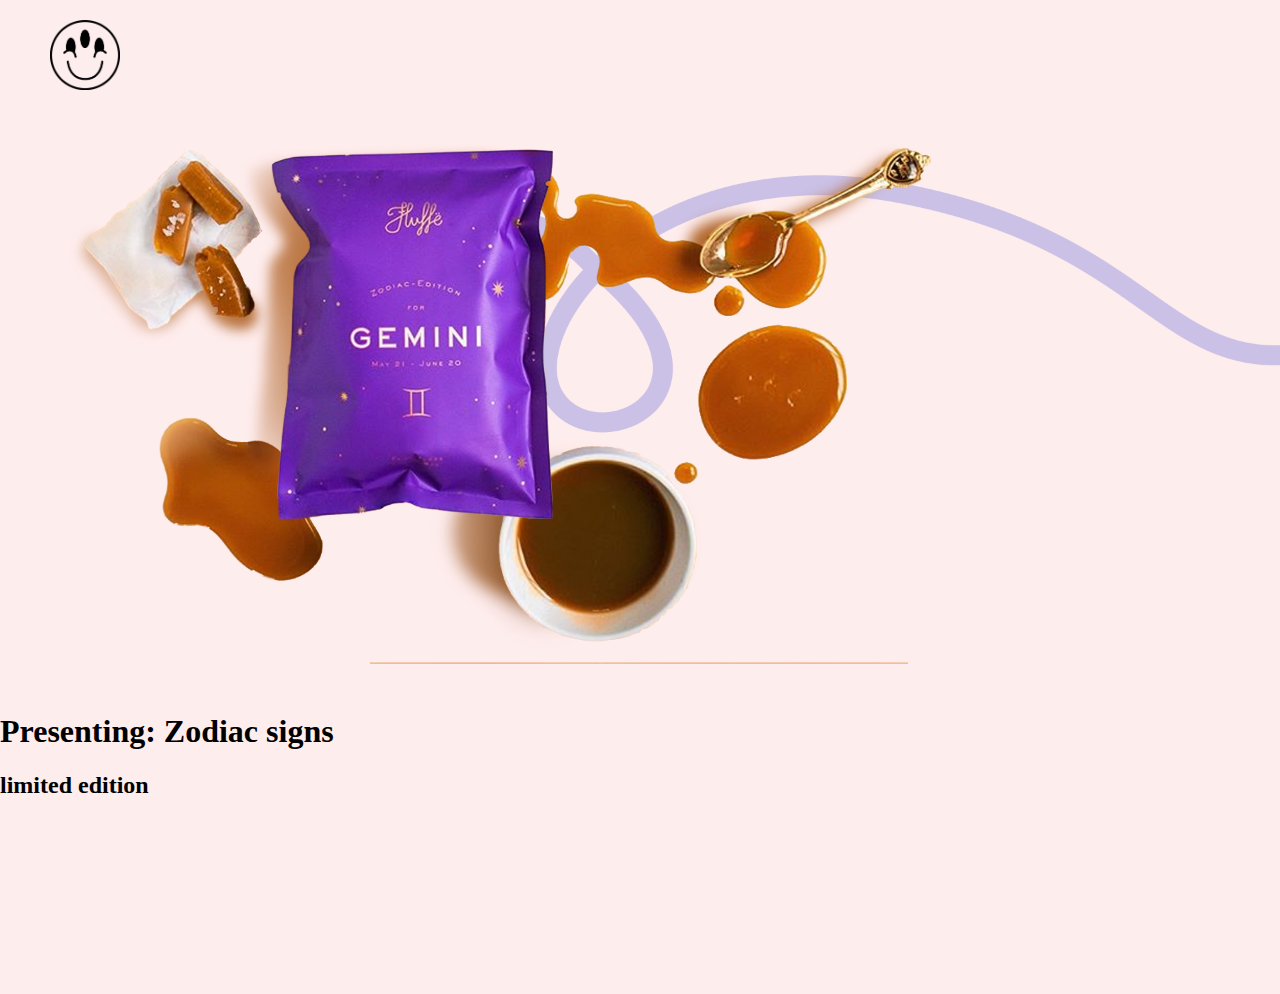
==== fluffe/index.html @ f03d830b "Initial commit" ====
<!DOCTYPE html>

<html lang="en">
<head>
  <meta charset="UTF-8">

  <title>Project Two</title>
  <link rel="stylesheet" href="stylefluffe.css">

</head>

<body>

<img class="logover1" src="img/home_fluffe/logo1.png"/>

  <main class="outer-wrapper">
    <div class="wrapper">
      <div class="slide one">
        <div class="group1">
        <img class="img1b" src="img/home_fluffe/1_b.png"/>
        <img class="img1d" src="img/home_fluffe/1_d.png"/>
        <img class="img1a" src="img/home_fluffe/1_a.png"/>
        <img class="img1c" src="img/home_fluffe/1_c.png"/>
        <img class="img1e" src="img/home_fluffe/linebg1.png"/>

        <h1>Presenting: Zodiac signs</h1>
<h2>limited edition</h2>
   </div>
</div>


      <div class="slide two">
  <div class="group1">
      <img class="img1f" src="img/home_fluffe/linebg2.png"/>
    <img class="img3a" src="img/home_fluffe/3_a.png"/>
    <img class="img3b" src="img/home_fluffe/3_b.png"/>
    <img class="img3c" src="img/home_fluffe/3_c.png"/>

      </div>
    </div>



      <div class="slide three">
        <div class="group1">
          <img class="img2b" src="img/home_fluffe/2_b.png"/>
          <img class="img2d" src="img/home_fluffe/2_d.png"/>
          <img class="img2a" src="img/home_fluffe/2_a.png"/>
          <img class="img1g" src="img/home_fluffe/linebg3.png"/>
      </div>
    </div>

    </div>
  </main>





</body>
---- fluffe/stylefluffe.css ----
body {
  margin: 0;
  padding: 0;
  background: #FEEDED;

  }

.logover1{
  width: 70px;
padding: 20px 0px 0px 50px;
}

.slide {
  width: 100vw;
  height: 100vh;
}

.wrapper {
  display: flex;
  flex-direction: row;
  width: 300vw;
  transform: rotate(90deg) translateY(-100vh);
  transform-origin: top left;
}
.one {
  background: #FEEDED;
}
.two {
  background: #FEEDED;
}
.three {
  background: #FEEDED;
}


.outer-wrapper{
  width: 100vh;
    height: 100vw;
    transform: rotate(-90deg) translateX(-100vh);
    transform-origin: top left;
    overflow-y: scroll;
    overflow-x: hidden;
    position: absolute;
    scrollbar-width: none;
  -ms-overflow-style: none;
}

::-webkit-scrollbar {
  display:none;

}

.img1b{
  width: 28%;
  position: relative;
  margin-left: 40px;
  z-index: 1;
}

.img1a{
  width: 40%;
position: relative;
margin: 0px 0px 290px -140px;
z-index: 1;
}

.img1d{
  width: 30%;
    margin: 0px 0px 80px -200px;
    position: relative;
    z-index: 2;
    -webkit-animation: action 1s infinite  alternate;
       animation: action 1s infinite  alternate;
}


.img1c{
  margin: -380px 0px 0px 370px;
width: 42%;
z-index: 1;
}

.img1e{
      margin-top: -700px;
  width: 100%;
margin-left: 0px;

}

.img1f{
      margin-top: -126px;
  width: 100%;
margin-left: 0px;

}

.img1g{
      margin-top: -126px;
  width: 100%;
margin-left: 0px;

}

.img3a{
  width: 44%;
  position: relative;
  margin-left: 99px;
  margin-top: 60px;
  z-index: 1;
}


.img3b{
  margin: -360px 0px 0px 710px;
  width: 42%;
  z-index: 1;
}


@-webkit-keyframes action {
        0% { transform: translateY(0); }
        100% { transform: translateY(-30px); }
    }
    @keyframes action {
        0% { transform: translateY(0); }
        100% { transform: translateY(-30px); }
    }
}
/* Add a black background color to the top navigation
.topnav {
  background-color: #333;
  overflow: hidden;
}

*/
/* Style the links inside the navigation bar
.topnav a {
  float: left;
  color: #f2f2f2;
  text-align: center;
  padding: 14px 16px;
  text-decoration: none;
  font-size: 17px;
}
*/
/* Change the color of links on hover
.topnav a:hover {
  background-color: #ddd;
  color: black;
}
*/

/* Add a color to the active/current link
.topnav a.active {
  background-color: #4CAF50;
  color: white;
}
*/
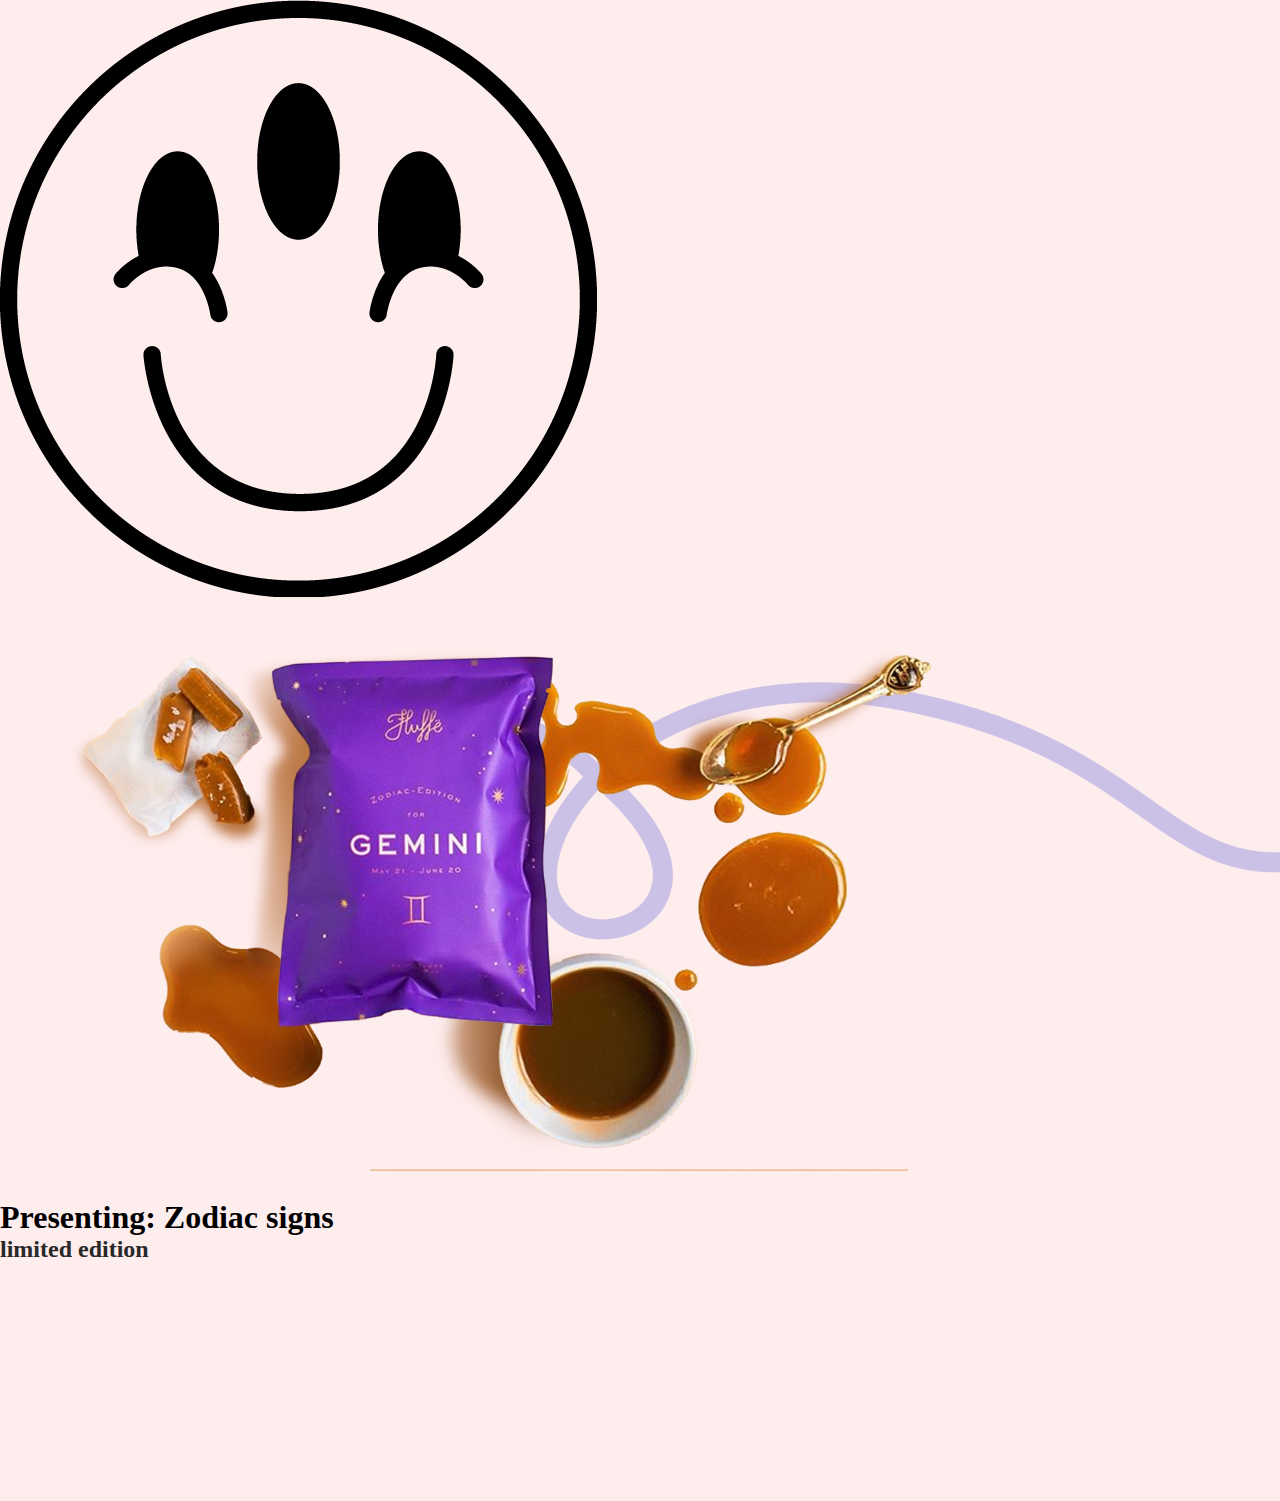
==== commit 587d39b1: "fixing" ====
--- a/fluffe/index.html
+++ b/fluffe/index.html
@@ -5,7 +5,7 @@
   <meta charset="UTF-8">
 
   <title>Project Two</title>
-  <link rel="stylesheet" href="stylefluffe.css">
+  <link rel="stylesheet" href="css/stylefluffe.css">
 
 </head>
 
--- a/fluffe/css/stylefluffe.css
+++ b/fluffe/css/stylefluffe.css
@@ -0,0 +1,484 @@
+
+/*  General Styling
+/*-----------------------------------------------------------------------------------*/
+body {
+  margin: 0;
+  padding: 0;
+  background: #FEEDED;
+
+  }
+
+#bodycontact {
+    color: #898989;
+  font-family: 'Poppins', helvetica;
+  font-size: 15px;
+  font-weight: 300;
+  line-height: 20px;
+  letter-spacing: 0.02em;
+  overflow-x: hidden;
+  margin: 0 auto;
+  padding: 0;
+  -moz-box-sizing: border-box;
+  -ms-box-sizing: border-box;
+  -o-box-sizing: border-box;
+  -webkit-box-sizing: border-box;
+  box-sizing: border-box;
+}
+
+h1, h2, h3, h4, h5, h6 {
+  margin: 0;
+}
+
+h2 {
+  color: #292929;
+  font-weight: 600;
+}
+
+h4 {
+  color: #292929;
+  font-size: 14px;
+  font-weight: 600;
+}
+
+a {
+  color: #292929;
+  text-decoration: none !important;
+  -moz-transition: all 0.5s ease-in-out 0s;
+  -ms-transition: all 0.5s ease-in-out 0s;
+  -o-transition: all 0.5s ease-in-out 0s;
+  -webkit-transition: all 0.5s ease-in-out 0s;
+  transition: all 0.5s ease-in-out 0s;
+}
+
+a:hover {
+  -moz-transition: all 0.5s ease-in-out 0s;
+  -ms-transition: all 0.5s ease-in-out 0s;
+  -o-transition: all 0.5s ease-in-out 0s;
+  -webkit-transition: all 0.5s ease-in-out 0s;
+  transition: all 0.5s ease-in-out 0s;
+}
+
+a:hover, a:focus {
+  color: #b8a07e;
+  text-decoration: underline;
+}
+
+nav ul li a {
+  padding: 2px 0 0 0;
+  position: relative;
+  display: block;
+  font-size: 12px;
+  color: #999999;
+  letter-spacing: 0.1em;
+  font-weight: 500;
+  line-height: 14px;
+  text-transform: uppercase;
+  -moz-transition: all 0.5s ease-in-out 0s;
+  -ms-transition: all 0.5s ease-in-out 0s;
+  -o-transition: all 0.5s ease-in-out 0s;
+  -webkit-transition: all 0.5s ease-in-out 0s;
+  transition: all 0.5s ease-in-out 0s;
+}
+
+p {
+  margin: 25px 0;
+  padding: 0;
+  font-size: 15px;
+  color: #999999;
+  line-height: 28px;
+}
+
+::-moz-selection {
+  background: #b8a07e;
+  color: #fff;
+}
+
+::selection {
+  background: #b8a07e;
+  color: #fff;
+}
+
+.btn {
+  background: #333;
+  border: medium none;
+  border-radius: 0;
+  color: #fff;
+  font-size: 12px;
+  height: 50px;
+  line-height: 50px;
+  padding: 0 30px;
+  text-transform: uppercase;
+}
+
+.btn:hover, .btn:focus {
+  color: #fff;
+}
+
+.padDiv {
+  padding: 30px 20px;
+}
+
+.section-title {
+  margin-bottom: 70px;
+}
+
+.section-title h2 {
+  font-size: 25px;
+  letter-spacing: 2px;
+  text-transform: uppercase;
+}
+
+.form-control {
+  background-color: transparent;
+  border: 1px solid #999;
+  border-radius: 0;
+  color: #999999;
+  font-size: 12px;
+  font-weight: 500;
+  height: 50px;
+  letter-spacing: 0.1em;
+  padding-left: 10px;
+  margin: 0 0 25px 0;
+  line-height: 14px;
+  text-transform: uppercase;
+}
+
+.form-control:focus {
+  box-shadow: none;
+  outline: 0 none;
+}
+
+.paddsection {
+  padding-top: 150px;
+    padding-bottom: 90px;
+}
+
+.paddsections {
+  padding-top: 90px;
+  padding-bottom: 90px !important;
+}
+
+.hvr-shutter-in-horizontal::before {
+  background: #333;
+}
+
+.hvr-shutter-in-horizontal:hover {
+  background: #b8a07e;
+}
+
+.mb-30 {
+  margin-bottom: 30px;
+}
+
+
+
+
+
+  /*-----------------------------------------------------------------------------------*/
+  /*  Navbar Top
+  /*-----------------------------------------------------------------------------------*/
+
+
+
+  .logo {
+    float: left;
+        padding-top: 10px;
+  }
+
+  .logo img {
+    width: 80px;
+
+  }
+
+
+  .nav-menu {
+    float: right;
+    line-height: 32px;
+    margin-bottom: 0;
+    padding-top: 30px;
+  }
+
+  nav ul li {
+    float: left;
+    margin-right: 15px;
+    font-family: 'Poppins', sans-serif;
+    font-size: 14px;
+    margin-left: 40px;
+  }
+
+  nav ul li a {
+    padding: 2px 0 0 0;
+    position: relative;
+    display: block;
+    font-size: 14px;
+    color: #999999;
+    font-family: 'Poppins', helvetica;
+    font-weight: 500;
+    line-height: 16px;
+    text-transform: uppercase;
+    letter-spacing: 0.02em;
+    text-transform: capitalize;
+  }
+
+  .responsive {
+    display: none;
+    font-size: 23px;
+  }
+
+  .active {
+    color: #afafaf;
+  }
+
+
+    nav {
+      position: fixed;
+      z-index: 1000;
+      width: 100%;
+
+    }
+
+
+/*-----------------------------------------------------------------------------------*/
+
+/*  HOME
+/*-----------------------------------------------------------------------------------*/
+
+
+.slide {
+  width: 100vw;
+  height: 100vh;
+}
+
+.wrapper {
+  display: flex;
+  flex-direction: row;
+  width: 300vw;
+  transform: rotate(90deg) translateY(-100vh);
+  transform-origin: top left;
+}
+.one {
+  background: #FEEDED;
+}
+.two {
+  background: #FEEDED;
+}
+.three {
+  background: #FEEDED;
+}
+
+
+.outer-wrapper{
+  width: 100vh;
+    height: 100vw;
+    transform: rotate(-90deg) translateX(-100vh);
+    transform-origin: top left;
+    overflow-y: scroll;
+    overflow-x: hidden;
+    position: absolute;
+    scrollbar-width: none;
+  -ms-overflow-style: none;
+}
+
+::-webkit-scrollbar {
+  display:none;
+
+}
+
+.img1b{
+  width: 28%;
+  position: relative;
+  margin-left: 40px;
+  z-index: 1;
+}
+
+.img1a{
+  width: 40%;
+position: relative;
+margin: 0px 0px 290px -140px;
+z-index: 1;
+}
+
+.img1d{
+  width: 30%;
+    margin: 0px 0px 80px -200px;
+    position: relative;
+    z-index: 2;
+    -webkit-animation: action 1s infinite  alternate;
+       animation: action 1s infinite  alternate;
+}
+
+
+.img1c{
+  margin: -380px 0px 0px 370px;
+width: 42%;
+z-index: 1;
+}
+
+.img1e{
+      margin-top: -700px;
+  width: 100%;
+margin-left: 0px;
+
+}
+
+.img1f{
+      margin-top: -126px;
+  width: 100%;
+margin-left: 0px;
+
+}
+
+.img1g{
+      margin-top: -126px;
+  width: 100%;
+margin-left: 0px;
+
+}
+
+.img3a{
+  width: 44%;
+  position: relative;
+  margin-left: 99px;
+  margin-top: 60px;
+  z-index: 1;
+}
+
+
+.img3b{
+  margin: -360px 0px 0px 710px;
+  width: 42%;
+  z-index: 1;
+}
+
+
+@-webkit-keyframes action {
+        0% { transform: translateY(0); }
+        100% { transform: translateY(-30px); }
+    }
+    @keyframes action {
+        0% { transform: translateY(0); }
+        100% { transform: translateY(-30px); }
+    }
+}
+
+
+
+
+/*-----------------------------------------------------------------------------------*/
+/*  Contact
+/*-----------------------------------------------------------------------------------*/
+
+#contact {
+  height: auto;
+  width: 100%;
+}
+
+.contact-details {
+  list-style: none;
+  margin: 0;
+  padding: 0;
+}
+
+.contact-details li {
+  padding-bottom: 10px;
+}
+
+#contact input, #contact textarea {
+  width: 100%;
+}
+
+
+#contact  #sendmessage {
+  color: #18d26e;
+  border: 1px solid #18d26e;
+  display: none;
+  text-align: center;
+  padding: 15px;
+  font-weight: 600;
+  margin: 15px;
+}
+
+#contact  #errormessage {
+  color: red;
+  display: none;
+  border: 1px solid red;
+  text-align: center;
+  padding: 15px;
+  font-weight: 600;
+  margin: 15px;
+}
+
+#contact #sendmessage.show, #contact #errormessage.show, #contact .show {
+  display: block;
+}
+
+#contact .validation {
+  color: red;
+  display: none;
+  margin: 0 0 20px;
+  font-weight: 400;
+  font-size: 13px;
+}
+
+
+
+/*-----------------------------------------------------------------------------------*/
+/*  Footer
+/*-----------------------------------------------------------------------------------*/
+
+#footer {
+  background: #f7f7f7;
+  padding-top: 50px;
+  padding-bottom: 50px;
+}
+
+#footer .socials-media {
+  width: 100%;
+}
+
+#footer .socials-media ul {
+  display: inline-block;
+  float: none;
+  margin: 0 0 20px 0;
+}
+
+#footer .socials-media ul li {
+  float: left;
+  margin-left: 10px;
+  margin-right: 10px;
+}
+
+#footer .socials-media ul li a {
+  font-size: 24px;
+  color: #999;
+  letter-spacing: 0.1em;
+  font-weight: 500;
+  background: transparent;
+  text-transform: uppercase;
+  -moz-transition: all 0.5s ease-in-out 0s;
+  -ms-transition: all 0.5s ease-in-out 0s;
+  -o-transition: all 0.5s ease-in-out 0s;
+  -webkit-transition: all 0.5s ease-in-out 0s;
+  transition: all 0.5s ease-in-out 0s;
+}
+
+#footer .socials-media ul li a:hover {
+  color: #b8a07e;
+  -moz-transition: all 0.5s ease-in-out 0s;
+  -ms-transition: all 0.5s ease-in-out 0s;
+  -o-transition: all 0.5s ease-in-out 0s;
+  -webkit-transition: all 0.5s ease-in-out 0s;
+  transition: all 0.5s ease-in-out 0s;
+}
+
+#footer p {
+  font-size: 12px;
+  letter-spacing: 0.1em;
+  font-weight: 500;
+  margin-top: 0;
+  text-transform: uppercase;
+}
+
+.credits {
+  font-size: 13px;
+}
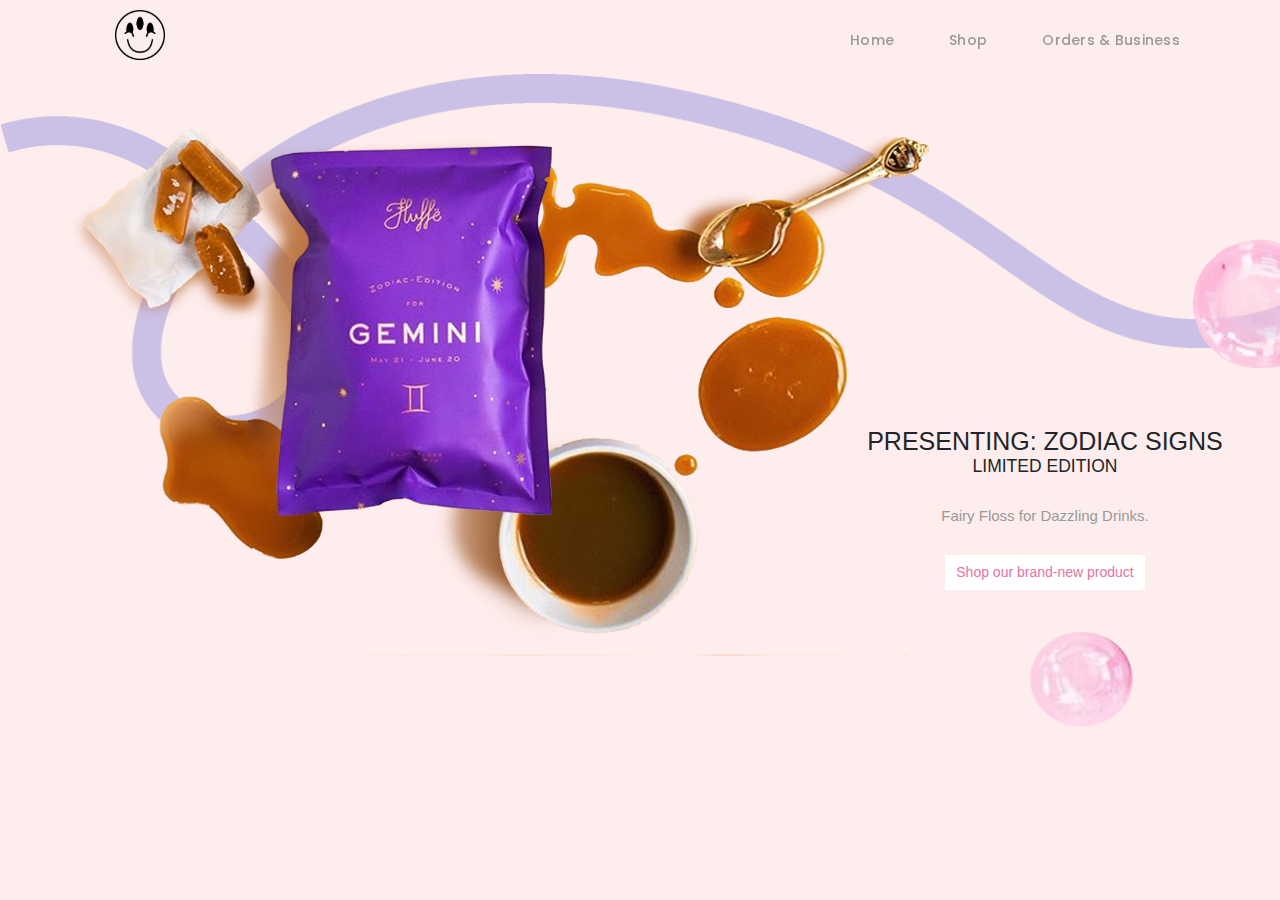
==== commit f8c9e183: "changes" ====
--- a/fluffe/index.html
+++ b/fluffe/index.html
@@ -4,14 +4,85 @@
 <head>
   <meta charset="UTF-8">
 
+  <link href="https://maxcdn.bootstrapcdn.com/bootstrap/3.3.6/css/bootstrap.min.css" rel="stylesheet" type="text/css" >
+  <link rel="stylesheet" type="text/css" href="css/carousel.css" rel="stylesheet" type="text/css" >
+
+  <style type="text/css">
+      html, body {
+        margin: 0;
+        padding: 0;
+      }
+
+      * {
+        box-sizing: border-box;
+      }
+
+
+  	}
+  </style>
+
+  <script src="https://ajax.googleapis.com/ajax/libs/jquery/1.12.4/jquery.min.js" type="text/javascript" ></script>
+  <script src="https://maxcdn.bootstrapcdn.com/bootstrap/3.3.6/js/bootstrap.min.js" type="text/javascript"></script>
+  <script src="js/slick.js" type="text/javascript" charset="utf-8"></script>
+
+
+  <!-- meta -->
+  <meta charset="utf-8">
+  <meta content="width=device-width, initial-scale=1.0" name="viewport">
+
   <title>Project Two</title>
-  <link rel="stylesheet" href="css/stylefluffe.css">
+  <meta content="" name="Orders & Business">
+  <meta content="" name="description">
+
+  <!-- Google Fonts -->
+  <link href="https://fonts.googleapis.com/css?family=Poppins:300,300i,400,400i,500,500i,600,600i,700,700i|Playfair+Display:400,400i,700,700i,900,900i" rel="stylesheet">
+
+  <!-- Bootstrap CSS File -->
+  <link href="lib/bootstrap/css/bootstrap.min.css" rel="stylesheet">
+
+  <!-- Libraries CSS Files -->
+  <link href="lib/ionicons/css/ionicons.min.css" rel="stylesheet">
+  <link href="lib/owlcarousel/assets/owl.carousel.min.css" rel="stylesheet">
+  <link href="lib/magnific-popup/magnific-popup.css" rel="stylesheet">
+  <link href="lib/hover/hover.min.css" rel="stylesheet">
+
+
+  <!-- Main Stylesheet File -->
+  <link href="css/stylefluffe.css" rel="stylesheet">
+
+  <!-- Responsive css -->
+  <link href="css/responsive.css" rel="stylesheet">
+
+  <!-- Favicon -->
+  <link rel="shortcut icon" href="images/favicon.png">
+
 
 </head>
 
 <body>
 
-<img class="logover1" src="img/home_fluffe/logo1.png"/>
+  <!-- start section navbar -->
+  <nav id="main-nav" style="padding-bottom: 10px;">
+    <div class="row">
+      <div class="container">
+
+        <div class="logo">
+          <a href="index.html"><img src="img/home_fluffe/logo1.png" alt="logo"></a>
+        </div>
+
+        <div class="responsive"><i data-icon="m" class="ion-navicon-round"></i></div>
+
+        <ul class="nav-menu list-unstyled">
+          <li><a href="index.html" class="smoothScroll">Home</a></li>
+          <li><a href="shop.html" class="smoothScroll">Shop</a></li>
+          <li><a href="carousel.html" class="smoothScroll">Orders & Business</a></li>
+
+        </ul>
+
+      </div>
+    </div>
+  </nav>
+  <!-- End section navbar -->
 
   <main class="outer-wrapper">
     <div class="wrapper">
@@ -21,20 +92,25 @@
         <img class="img1d" src="img/home_fluffe/1_d.png"/>
         <img class="img1a" src="img/home_fluffe/1_a.png"/>
         <img class="img1c" src="img/home_fluffe/1_c.png"/>
-        <img class="img1e" src="img/home_fluffe/linebg1.png"/>
+   </div>
+     <div class="group2">
+        <h1>PRESENTING: ZODIAC SIGNS</h1>
+<h3>LIMITED EDITION</h3>
+<p>Fairy Floss for Dazzling Drinks.</p>
+<div class="button-wrapper">
+  <a class="button cta-button" href="https://www.horoscope.com/zodiac-signs" target="_blank"> Shop our brand-new product </a>
+</div>
 
-        <h1>Presenting: Zodiac signs</h1>
-<h2>limited edition</h2>
-   </div>
+</div>
 </div>
 
 
       <div class="slide two">
   <div class="group1">
-      <img class="img1f" src="img/home_fluffe/linebg2.png"/>
     <img class="img3a" src="img/home_fluffe/3_a.png"/>
     <img class="img3b" src="img/home_fluffe/3_b.png"/>
     <img class="img3c" src="img/home_fluffe/3_c.png"/>
+
 
       </div>
     </div>
@@ -42,12 +118,21 @@
 
 
       <div class="slide three">
+
         <div class="group1">
-          <img class="img2b" src="img/home_fluffe/2_b.png"/>
-          <img class="img2d" src="img/home_fluffe/2_d.png"/>
-          <img class="img2a" src="img/home_fluffe/2_a.png"/>
-          <img class="img1g" src="img/home_fluffe/linebg3.png"/>
+                  <img class="img2a" src="img/home_fluffe/2_a.png"/>
+                  <img class="img2d" src="img/home_fluffe/2_d.png"/>
+                  <img class="img2b" src="img/home_fluffe/2_b.png"/>
       </div>
+      <div class="group3">
+         <h1>PRESENTING: ZODIAC SIGNS</h1>
+ <h3>LIMITED EDITION</h3>
+ <p>Fairy Floss for Dazzling Drinks.</p>
+ <div class="button-wrapper">
+   <a class="button cta-button" href="https://www.horoscope.com/zodiac-signs" target="_blank"> Shop our brand-new product </a>
+ </div>
+
+ </div>
     </div>
 
     </div>
--- a/fluffe/css/carousel.css
+++ b/fluffe/css/carousel.css
@@ -0,0 +1,115 @@
+/* Slider */
+.slick-slide {
+    margin: 0px 20px;
+}
+
+.slick-slide img {
+    width: 100%;
+}
+
+.slick-slider
+{
+    position: relative;
+    display: block;
+    box-sizing: border-box;
+    -webkit-user-select: none;
+    -moz-user-select: none;
+    -ms-user-select: none;
+            user-select: none;
+    -webkit-touch-callout: none;
+    -khtml-user-select: none;
+    -ms-touch-action: pan-y;
+        touch-action: pan-y;
+    -webkit-tap-highlight-color: transparent;
+}
+
+.slick-list
+{
+    position: relative;
+    display: block;
+    overflow: hidden;
+    margin: 0;
+    padding: 0;
+}
+.slick-list:focus
+{
+    outline: none;
+}
+.slick-list.dragging
+{
+    cursor: pointer;
+    cursor: hand;
+}
+
+.slick-slider .slick-track,
+.slick-slider .slick-list
+{
+    -webkit-transform: translate3d(0, 0, 0);
+       -moz-transform: translate3d(0, 0, 0);
+        -ms-transform: translate3d(0, 0, 0);
+         -o-transform: translate3d(0, 0, 0);
+            transform: translate3d(0, 0, 0);
+}
+
+.slick-track
+{
+    position: relative;
+    top: 0;
+    left: 0;
+    display: block;
+}
+.slick-track:before,
+.slick-track:after
+{
+    display: table;
+    content: '';
+}
+.slick-track:after
+{
+    clear: both;
+}
+.slick-loading .slick-track
+{
+    visibility: hidden;
+}
+
+.slick-slide
+{
+    display: none;
+    float: left;
+    height: 100%;
+    min-height: 1px;
+}
+[dir='rtl'] .slick-slide
+{
+    float: right;
+}
+.slick-slide img
+{
+    display: block;
+}
+.slick-slide.slick-loading img
+{
+    display: none;
+}
+.slick-slide.dragging img
+{
+    pointer-events: none;
+}
+.slick-initialized .slick-slide
+{
+    display: block;
+}
+.slick-loading .slick-slide
+{
+    visibility: hidden;
+}
+.slick-vertical .slick-slide
+{
+    display: block;
+    height: auto;
+    border: 1px solid transparent;
+}
+.slick-arrow.slick-hidden {
+    display: none;
+}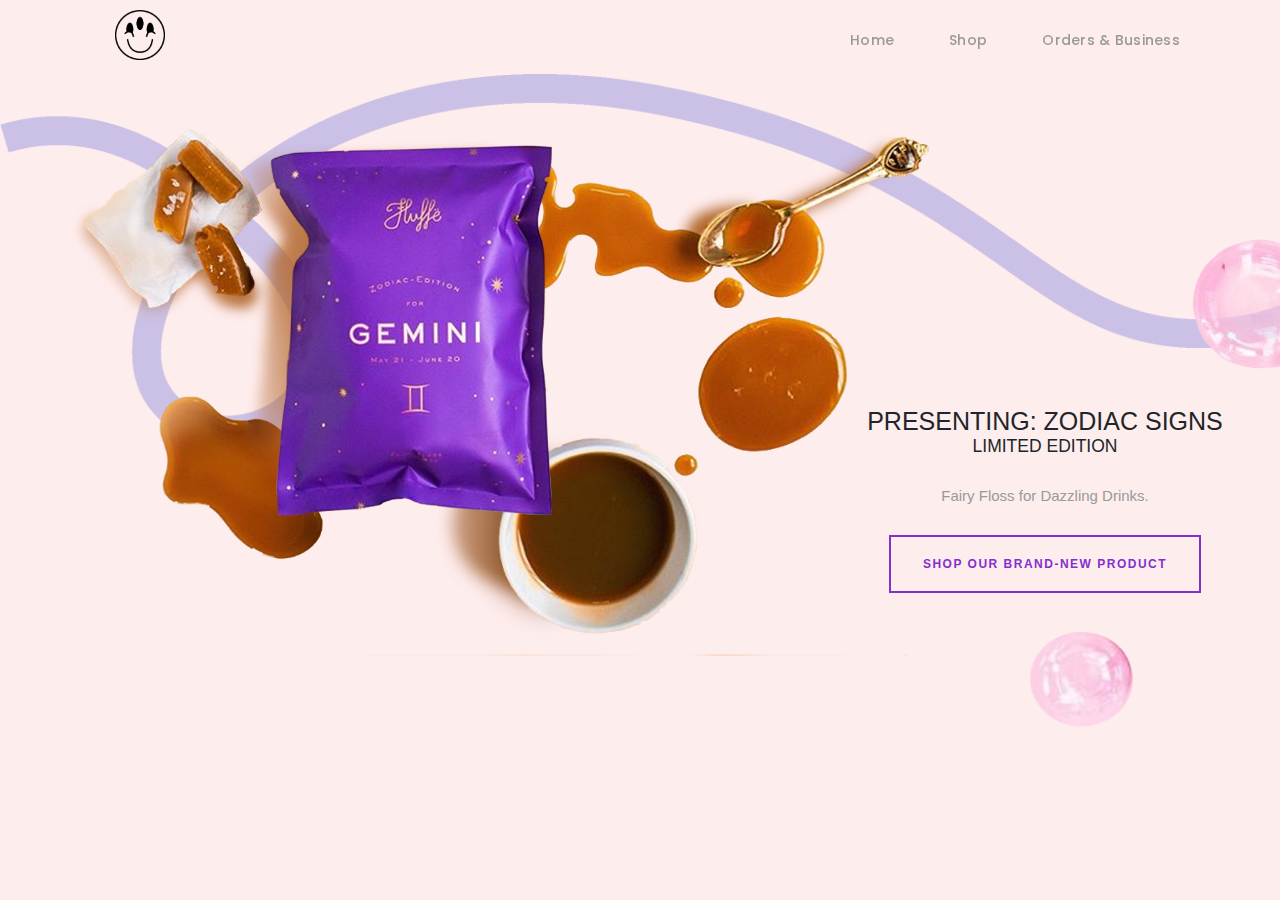
==== commit 65022f71: "fixs" ====
--- a/fluffe/index.html
+++ b/fluffe/index.html
@@ -74,7 +74,7 @@
 
         <ul class="nav-menu list-unstyled">
           <li><a href="index.html" class="smoothScroll">Home</a></li>
-          <li><a href="shop.html" class="smoothScroll">Shop</a></li>
+          <li><a href="product.html" class="smoothScroll">Shop</a></li>
           <li><a href="carousel.html" class="smoothScroll">Orders & Business</a></li>
 
         </ul>
@@ -98,7 +98,7 @@
 <h3>LIMITED EDITION</h3>
 <p>Fairy Floss for Dazzling Drinks.</p>
 <div class="button-wrapper">
-  <a class="button cta-button" href="https://www.horoscope.com/zodiac-signs" target="_blank"> Shop our brand-new product </a>
+  <a class="button cta-button" href="https://www.fluffe.com/products/aquarius-zodiac-edition" target="_blank"> Shop our brand-new product </a>
 </div>
 
 </div>
@@ -125,11 +125,12 @@
                   <img class="img2b" src="img/home_fluffe/2_b.png"/>
       </div>
       <div class="group3">
-         <h1>PRESENTING: ZODIAC SIGNS</h1>
- <h3>LIMITED EDITION</h3>
+         <h1>MAGICAL, DAZZLING
+</h1>
+ <h3>GOLDEN ELIXIR</h3>
  <p>Fairy Floss for Dazzling Drinks.</p>
  <div class="button-wrapper">
-   <a class="button cta-button" href="https://www.horoscope.com/zodiac-signs" target="_blank"> Shop our brand-new product </a>
+   <a class="button cta-button" href="https://www.fluffe.com/products/aquarius-zodiac-edition" target="_blank"> Shop our brand-new product </a>
  </div>
 
  </div>
--- a/fluffe/css/stylefluffe.css
+++ b/fluffe/css/stylefluffe.css
@@ -294,8 +294,8 @@
 
 .group2{
   position: relative;
-margin-left: 810px;
-  margin-top: -230px;
+  margin-left: 810px;
+  margin-top: -250px;
   z-index: 1;
 
 }
@@ -303,9 +303,8 @@
 .group3{
 position: relative;
     margin-left: -480px;
-    x: ;
-    margin-top: -330px;
-    z-index: 1;
+    margin-top: -372px;
+        z-index: 1;
   }
 
 .img1b{
@@ -592,13 +591,21 @@
 }
 
 .cta-button {
-  background-color: white;
-  color: #E672A3;
+  color: #852FCE;
+    border: 2px solid #852FCE;
+    font-size: 12px;
+    font-weight: bold;
+    letter-spacing: 1.5px;
+    padding: 18px 32px;
+    margin-top: 0px;
+    text-transform: uppercase;
+    -webkit-transition: all ease-in-out 0.4s;
+    transition: all ease-in-out 0.4s;
 
 }
 
 .cta-button:hover {
-  background-color: #E672A3;
-  color: #fff;
-
-}
+  background-color: #852FCE;
+  color: white;
+
+}
